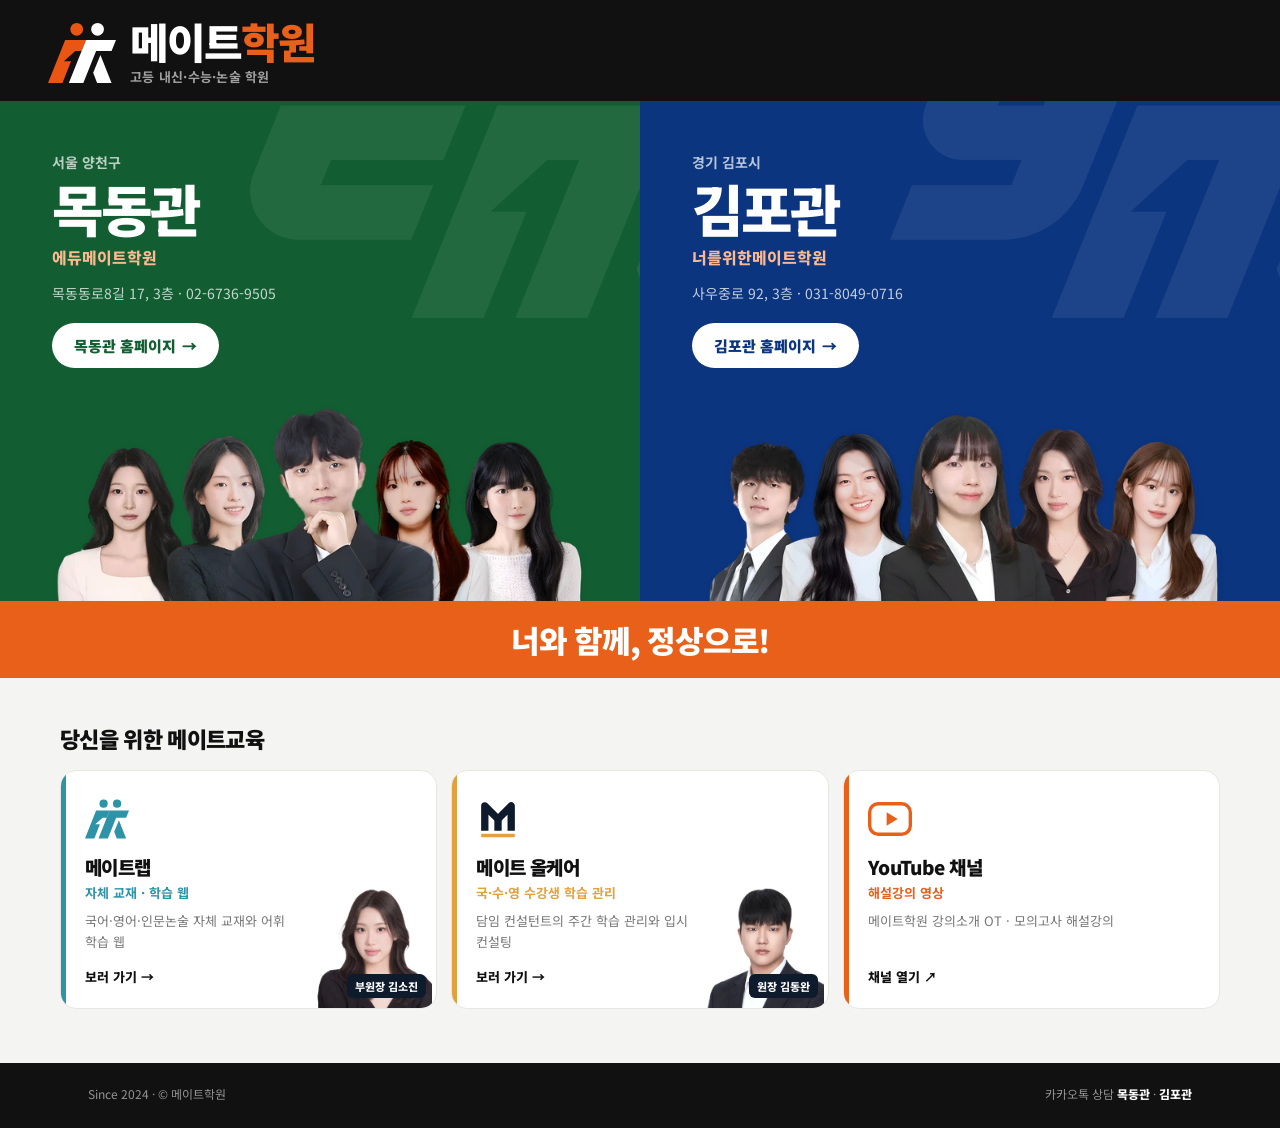
==== index.html @ 3cdb8db3 "메인: 머리띠 글자 원래 크기로, 로고만 키워 윗끝=메이트학원 윗끝·아래끝=부제 아래끝 맞춤 / 부제 '고등 내신·수능·논술 학원'(og:title 포함) / 주황 띠·슬로건 60" ====
<!DOCTYPE html>
<html lang="ko">
<head>
<meta charset="UTF-8"/>
<meta name="viewport" content="width=device-width,initial-scale=1,viewport-fit=cover"/>
<title>메이트학원</title>
<link rel="icon" href="img/favicon/mate-32.png" sizes="32x32" type="image/png"/>
<link rel="icon" href="img/favicon/mate.svg" type="image/svg+xml"/>
<link rel="apple-touch-icon" href="img/favicon/mate-180.png"/>
<meta property="og:type" content="website"/>
<meta property="og:site_name" content="메이트학원"/>
<meta property="og:url" content="https://mate4u.netlify.app/"/>
<meta property="og:title" content="메이트학원 | 고등 내신·수능·논술 학원"/>
<meta property="og:description" content="너와 함께, 정상으로! 목동관 · 김포관 · 메이트랩 · 메이트 올케어 · YouTube 채널"/>
<meta property="og:image" content="https://mate4u.netlify.app/img/og-main.jpg"/>
<meta property="og:image:width" content="1200"/>
<meta property="og:image:height" content="630"/>
<meta name="twitter:card" content="summary_large_image"/>
<meta name="description" content="메이트학원 — 목동 메이트 · 김포 메이트 · 메이트랩 · 메이트 올케어 · YouTube 채널"/>
<link rel="preconnect" href="https://fonts.googleapis.com"/>
<link rel="preconnect" href="https://fonts.gstatic.com" crossorigin/>
<link href="https://fonts.googleapis.com/css2?family=Noto+Sans+KR:wght@400;500;700;800;900&display=swap" rel="stylesheet"/>
<style>
*,*::before,*::after{box-sizing:border-box;margin:0;padding:0}a{color:inherit;text-decoration:none}img{display:block}
body{font-family:'Noto Sans KR',sans-serif;-webkit-font-smoothing:antialiased;word-break:keep-all;overflow-x:clip;background:#F4F4F2;color:#111}
.wrap{width:100%;max-width:1160px;margin:0 auto;padding:0 28px}
.brand{background:#111;color:#fff}
.brand .wrap{max-width:1240px;display:flex;align-items:center;justify-content:flex-start;gap:20px;padding-top:20px;padding-bottom:18px}
.brand .lg{display:flex;align-items:center;gap:14px}.brand .lg svg{height:60px;width:auto;flex:none;align-self:flex-start;margin-top:3px}
.brand h1{font-size:42px;font-weight:900;letter-spacing:-.05em;line-height:1}.brand h1 span{color:#E8601A}
.brand .eb{font-size:13px;line-height:1;font-weight:700;color:rgba(255,255,255,.6);margin-top:8px;letter-spacing:.02em}
.brand .r{text-align:right;font-size:13px;color:rgba(255,255,255,.55);line-height:1.8}.brand .r b{color:#fff}.brand .r a:hover{color:#FFB98F}
.split{display:grid;grid-template-columns:1fr 1fr}
.half{position:relative;overflow:hidden;color:#fff;background:var(--c);display:flex;flex-direction:column;padding:48px 0 0;transition:background .5s}
.half::before{content:'';position:absolute;right:-110px;top:-80px;width:500px;height:297px;background:var(--mk) center/contain no-repeat;opacity:.07;transition:transform .7s cubic-bezier(.2,.8,.2,1),opacity .5s}
.half::after{content:'';position:absolute;left:-90px;bottom:-60px;width:340px;height:202px;background:var(--mk) center/contain no-repeat;transform:scale(.6);opacity:0;transition:transform .7s cubic-bezier(.2,.8,.2,1),opacity .5s}
.half.mok{--mk:url(img/logo/bg-mokdong.webp)}.half.gim{--mk:url(img/logo/bg-gimpo.webp)}
.half:hover{background:var(--c2)}
.half:hover::before{transform:translate(-24px,18px) scale(1.08);opacity:.12}
.half:hover::after{transform:scale(1);opacity:.06}
.half .tx{padding:0 52px;position:relative;z-index:1}
.half small{font-size:14px;font-weight:700;opacity:.7}.half b{display:block;font-size:56px;font-weight:900;letter-spacing:-.05em;line-height:1.1;margin:4px 0 6px}
.half i{font-style:normal;font-size:16px;font-weight:800;color:#FFB98F}.half .inf{font-size:14px;opacity:.75;line-height:1.75;margin-top:12px}
.half .go{display:inline-flex;align-items:center;gap:6px;margin-top:18px;background:#fff;color:var(--c);font-weight:900;font-size:15px;padding:12px 22px;border-radius:99px;transition:background .3s,color .3s,padding .3s}
.half .go em{font-style:normal;display:inline-block;transition:transform .3s}
.half:hover .go{background:#E8601A;color:#fff;padding-right:28px}.half:hover .go em{transform:translateX(5px)}
.half .team{position:relative;z-index:1;margin-top:28px}
.half .team img{width:min(100%,560px);margin:0 auto;transform-origin:50% 100%;transition:transform .6s cubic-bezier(.2,.8,.2,1)}
.half:hover .team img{transform:scale(1.05)}
.slogan{background:#E8601A;color:#fff;text-align:center;font-size:clamp(18px,2.64vw,31px);font-weight:900;letter-spacing:-.04em;padding:16px 16px}
.more{padding:44px 0 10px}.more h3{font-size:22px;font-weight:900;letter-spacing:-.03em;margin-bottom:16px}
@media(max-width:900px){.brand h1{font-size:38px}.brand .lg svg{height:55.5px;margin-top:3.5px}.brand .r{display:none}.half .tx{padding:0 30px}.half b{font-size:44px}}
@media(max-width:720px){.wrap{padding:0 18px}
.brand .wrap{padding-top:24px;padding-bottom:22px;justify-content:center}.brand .lg{gap:12px}.brand .lg svg{height:50px;margin-top:3px}.brand h1{font-size:34px}.brand .eb{font-size:13px;margin-top:6px}
.half::before{right:-70px;top:-46px;width:290px;height:172px}
.split{grid-template-columns:1fr}.half{padding-top:26px}.half .tx{padding:0 22px}.half b{font-size:38px}.half .inf{margin-top:6px;font-size:13px}.half .go{margin-top:12px;padding:10px 18px;font-size:14px}.half .team{margin-top:16px}.half .team img{width:100%}
.slogan{font-size:18px;padding:12px 12px}.more{padding-top:30px}}
@media(prefers-reduced-motion:reduce){.half,.half *,.half::before,.half::after{transition:none!important}}

.exs{display:grid;grid-template-columns:repeat(3,1fr);gap:14px}
.ex{position:relative;display:flex;flex-direction:column;background:#fff;border-radius:16px;padding:26px 24px 22px;overflow:hidden;border:1px solid #E6E6E2;transition:transform .2s,box-shadow .2s}
.ex:hover{transform:translateY(-3px);box-shadow:0 12px 26px rgba(0,0,0,.07)}
.ex::after{content:'';position:absolute;left:0;top:0;bottom:0;width:5px;background:var(--c)}
.ex-ic{color:var(--c);width:44px;height:44px;margin-bottom:12px}.ex-ic svg{width:44px;height:44px}.ex.care .ex-ic{color:#0E1B2C}
.ex.care,.ex.lab{padding-right:132px}
.ex-who{position:absolute;right:0;bottom:0;width:128px;height:100%;pointer-events:none}
.ex-who img{position:absolute;right:4px;bottom:0;width:122px;transition:transform .3s;transform-origin:50% 100%}
.ex-who i{position:absolute;right:10px;bottom:10px;font-style:normal;font-size:11px;font-weight:800;color:#fff;background:#0E1B2C;padding:4px 8px;border-radius:6px;white-space:nowrap}
.ex:hover .ex-who img{transform:scale(1.05)}

.ex b{font-size:19px;font-weight:900;letter-spacing:-.03em}.ex em{font-style:normal;font-size:13px;font-weight:700;color:var(--c);margin-top:3px}.ex p{font-size:13px;color:#777;line-height:1.65;margin-top:8px;flex:1}.ex-go{margin-top:14px;font-size:13px;font-weight:800}
footer{margin-top:44px;background:#111;color:rgba(255,255,255,.55);padding:22px 0 26px;font-size:12px}footer .wrap{display:flex;justify-content:space-between;flex-wrap:wrap;gap:8px}footer a{color:#fff;font-weight:800}
@media(max-width:720px){.exs{grid-template-columns:1fr}.ex{display:grid;grid-template-columns:auto 1fr;column-gap:14px;padding:18px 18px 18px 22px}.ex-ic{grid-row:1/5;margin:0}.ex.care,.ex.lab{padding-right:112px}.ex-who{width:108px}.ex-who img{width:104px}}
</style>
</head>
<body>
<header class="brand"><div class="wrap"><div class="lg"><svg viewBox="0 0 2000 1765" aria-hidden="true"><circle cx="845" cy="187" r="187" fill="#EA5514"/><circle cx="1458" cy="187" r="187" fill="#fff"/><path d="M506 498H1120L989 820H801L466 1125H678L425 1765H0Z" fill="#EA5514"/><path d="M1120 498H2000L1870 820H1415L1039 1765H613L989 820Z" fill="#fff"/><path d="M1542 940L1870 1765H1445L1329 1465Z" fill="#fff"/></svg><div><h1>메이트<span>학원</span></h1><div class="eb">고등 내신·수능·논술 학원</div></div></div></div></header>
<main><div class="split"><a class="half mok" href="mokdong.html" style="--c:#125E32;--c2:#17703D"><div class="tx"><small>서울 양천구</small><b>목동관</b><i>에듀메이트학원</i><div class="inf">목동동로8길 17, 3층 · 02-6736-9505</div><span class="go">목동관 홈페이지 <em>→</em></span></div><div class="team"><img src="img/main/team-mokdong-1400.webp" srcset="img/main/team-mokdong-700.webp 700w, img/main/team-mokdong-1400.webp 1400w" sizes="(max-width:720px) 100vw, 560px" alt="목동관 선생님들"/></div></a><a class="half gim" href="gimpo.html" style="--c:#0C357F;--c2:#11449E"><div class="tx"><small>경기 김포시</small><b>김포관</b><i>너를위한메이트학원</i><div class="inf">사우중로 92, 3층 · 031-8049-0716</div><span class="go">김포관 홈페이지 <em>→</em></span></div><div class="team"><img src="img/main/team-gimpo-1400.webp" srcset="img/main/team-gimpo-700.webp 700w, img/main/team-gimpo-1400.webp 1400w" sizes="(max-width:720px) 100vw, 560px" alt="김포관 선생님들"/></div></a></div>
<div class="slogan">너와 함께, 정상으로!</div>
<div class="wrap more"><h3>당신을 위한 메이트교육</h3><div class="exs"><a class="ex lab" href="matelab.html" style="--c:#2E93A6"><span class="ex-ic"><svg viewBox="0 0 2000 1765" aria-hidden="true" fill="currentColor"><circle cx="845" cy="187" r="187"/><circle cx="1458" cy="187" r="187"/><path d="M506 498H1120L989 820H801L466 1125H678L425 1765H0Z"/><path d="M1120 498H2000L1870 820H1415L1039 1765H613L989 820Z"/><path d="M1542 940L1870 1765H1445L1329 1465Z"/></svg></span><b>메이트랩</b><em>자체 교재 · 학습 웹</em><p>국어·영어·인문논술 자체 교재와 어휘 학습 웹</p><span class="ex-go">보러 가기 →</span><span class="ex-who"><img src="img/main/kim-sojin-card.webp" alt=""/><i>부원장 김소진</i></span></a><a class="ex care" href="allcare.html" style="--c:#E2A03F"><span class="ex-ic"><svg viewBox="0 0 120 120" aria-hidden="true"><path d="M24 92 V24 L60 60 L96 24 V92" fill="none" stroke="currentColor" stroke-width="20" stroke-linejoin="round"/><path d="M60 60 V92" fill="none" stroke="currentColor" stroke-width="20"/><rect x="14" y="100" width="92" height="10" rx="3" fill="#E2A03F"/></svg></span><b>메이트 올케어</b><em>국·수·영 수강생 학습 관리</em><p>담임 컨설턴트의 주간 학습 관리와 입시 컨설팅</p><span class="ex-go">보러 가기 →</span><span class="ex-who"><img src="img/main/kim-dongwan-card.webp" alt=""/><i>원장 김동완</i></span></a><a class="ex yt" href="https://www.youtube.com/@onmate-study" target="_blank" rel="noopener" style="--c:#E8601A"><span class="ex-ic"><svg viewBox="0 0 52 52" aria-hidden="true"><rect x="2" y="8" width="48" height="36" rx="10" fill="none" stroke="currentColor" stroke-width="4"/><path d="M22 18 L35 26 L22 34 Z" fill="currentColor"/></svg></span><b>YouTube 채널</b><em>해설강의 영상</em><p>메이트학원 강의소개 OT · 모의고사 해설강의</p><span class="ex-go">채널 열기 ↗</span></a></div></div></main>
<footer><div class="wrap"><span>Since 2024 · © 메이트학원</span><span>카카오톡 상담 <a href="http://pf.kakao.com/_AALWX/chat" target="_blank" rel="noopener">목동관</a> · <a href="http://pf.kakao.com/_xfAZaX/chat" target="_blank" rel="noopener">김포관</a></span></div></footer>
</body>
</html>
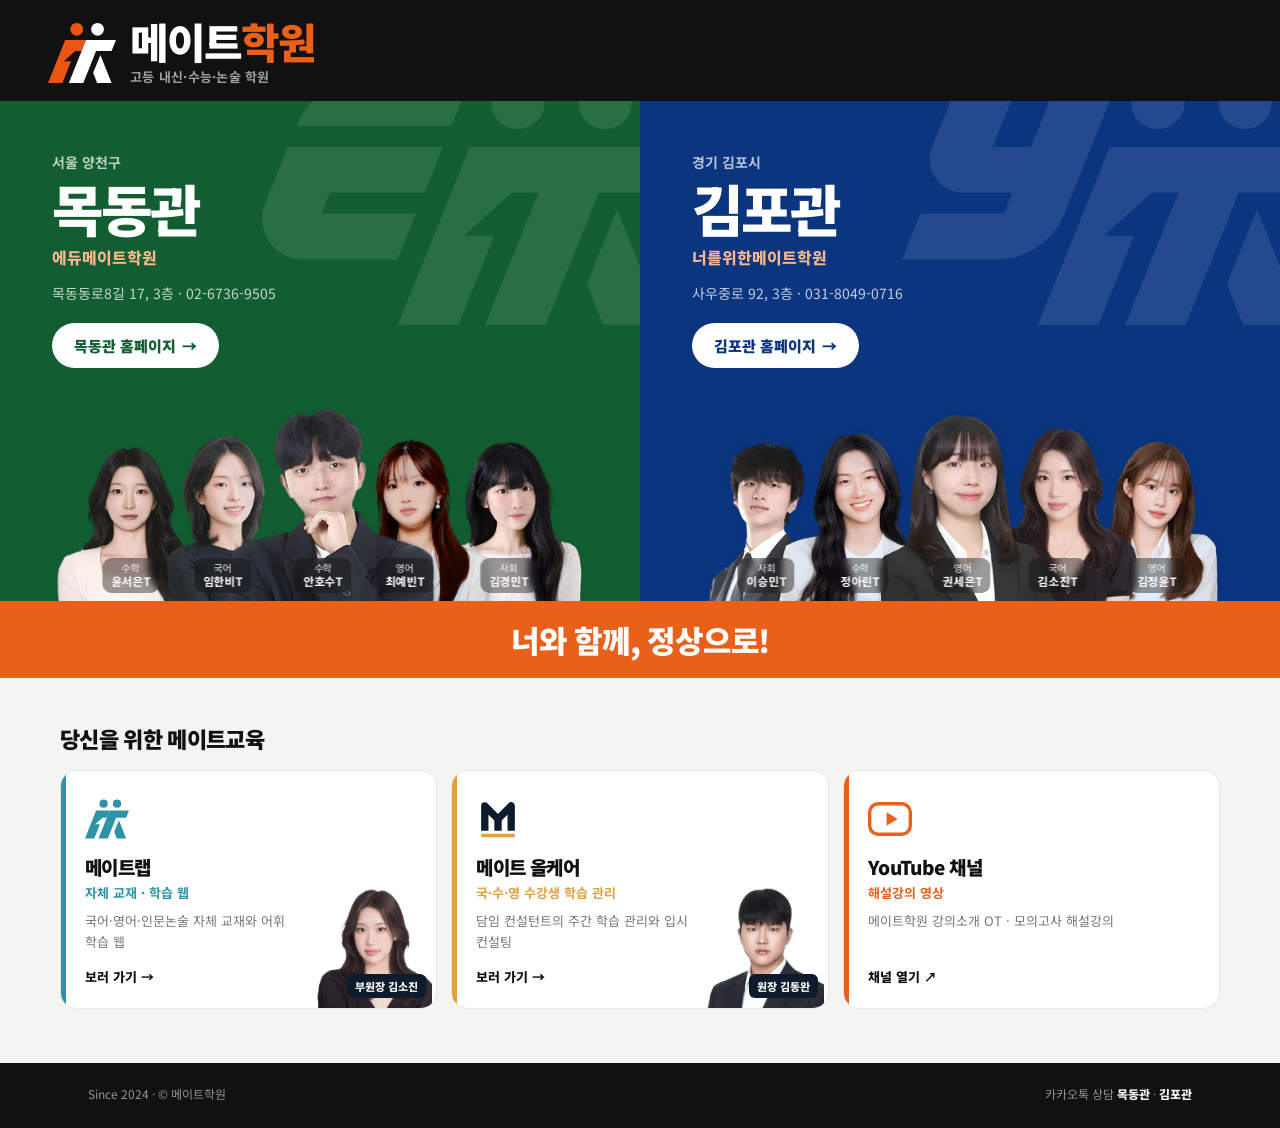
==== commit ae776577: "메인: 관 로고 장식을 80% 보이게(420px, 10%·마우스 15%, PNG로 교체) / 단체 사진 각 선생님 아래 '과목 + 이름T' 이름표(두 줄, 반투명) 시험 적용 [s" ====
--- a/index.html
+++ b/index.html
@@ -32,11 +32,11 @@
 .brand .r{text-align:right;font-size:13px;color:rgba(255,255,255,.55);line-height:1.8}.brand .r b{color:#fff}.brand .r a:hover{color:#FFB98F}
 .split{display:grid;grid-template-columns:1fr 1fr}
 .half{position:relative;overflow:hidden;color:#fff;background:var(--c);display:flex;flex-direction:column;padding:48px 0 0;transition:background .5s}
-.half::before{content:'';position:absolute;right:-110px;top:-80px;width:500px;height:297px;background:var(--mk) center/contain no-repeat;opacity:.07;transition:transform .7s cubic-bezier(.2,.8,.2,1),opacity .5s}
+.half::before{content:'';position:absolute;right:-42px;top:-25px;width:420px;height:249px;background:var(--mk) center/contain no-repeat;opacity:.1;transition:transform .7s cubic-bezier(.2,.8,.2,1),opacity .5s}
 .half::after{content:'';position:absolute;left:-90px;bottom:-60px;width:340px;height:202px;background:var(--mk) center/contain no-repeat;transform:scale(.6);opacity:0;transition:transform .7s cubic-bezier(.2,.8,.2,1),opacity .5s}
-.half.mok{--mk:url(img/logo/bg-mokdong.webp)}.half.gim{--mk:url(img/logo/bg-gimpo.webp)}
+.half.mok{--mk:url(img/logo/bg-mokdong.png)}.half.gim{--mk:url(img/logo/bg-gimpo.png)}
 .half:hover{background:var(--c2)}
-.half:hover::before{transform:translate(-24px,18px) scale(1.08);opacity:.12}
+.half:hover::before{transform:translate(-16px,12px) scale(1.06);opacity:.15}
 .half:hover::after{transform:scale(1);opacity:.06}
 .half .tx{padding:0 52px;position:relative;z-index:1}
 .half small{font-size:14px;font-weight:700;opacity:.7}.half b{display:block;font-size:56px;font-weight:900;letter-spacing:-.05em;line-height:1.1;margin:4px 0 6px}
@@ -45,15 +45,16 @@
 .half .go em{font-style:normal;display:inline-block;transition:transform .3s}
 .half:hover .go{background:#E8601A;color:#fff;padding-right:28px}.half:hover .go em{transform:translateX(5px)}
 .half .team{position:relative;z-index:1;margin-top:28px}
-.half .team img{width:min(100%,560px);margin:0 auto;transform-origin:50% 100%;transition:transform .6s cubic-bezier(.2,.8,.2,1)}
-.half:hover .team img{transform:scale(1.05)}
+.half .team .tw{position:relative;width:min(100%,560px);margin:0 auto;transform-origin:50% 100%;transition:transform .6s cubic-bezier(.2,.8,.2,1)}.half .team img{width:100%}
+.half:hover .team .tw{transform:scale(1.05)}
+.half .nm{position:absolute;bottom:4%;transform:translateX(-50%);white-space:nowrap;text-align:center;font-size:11.5px;font-weight:700;letter-spacing:-.02em;color:#fff;background:rgba(17,17,17,.42);-webkit-backdrop-filter:blur(3px);backdrop-filter:blur(3px);padding:3px 9px 4px;border-radius:9px;line-height:1.3}.half .nm em{display:block;font-style:normal;font-weight:500;font-size:10px;opacity:.75}
 .slogan{background:#E8601A;color:#fff;text-align:center;font-size:clamp(18px,2.64vw,31px);font-weight:900;letter-spacing:-.04em;padding:16px 16px}
 .more{padding:44px 0 10px}.more h3{font-size:22px;font-weight:900;letter-spacing:-.03em;margin-bottom:16px}
 @media(max-width:900px){.brand h1{font-size:38px}.brand .lg svg{height:55.5px;margin-top:3.5px}.brand .r{display:none}.half .tx{padding:0 30px}.half b{font-size:44px}}
 @media(max-width:720px){.wrap{padding:0 18px}
 .brand .wrap{padding-top:24px;padding-bottom:22px;justify-content:center}.brand .lg{gap:12px}.brand .lg svg{height:50px;margin-top:3px}.brand h1{font-size:34px}.brand .eb{font-size:13px;margin-top:6px}
-.half::before{right:-70px;top:-46px;width:290px;height:172px}
-.split{grid-template-columns:1fr}.half{padding-top:26px}.half .tx{padding:0 22px}.half b{font-size:38px}.half .inf{margin-top:6px;font-size:13px}.half .go{margin-top:12px;padding:10px 18px;font-size:14px}.half .team{margin-top:16px}.half .team img{width:100%}
+.half::before{right:-26px;top:-15px;width:260px;height:154px}
+.split{grid-template-columns:1fr}.half{padding-top:26px}.half .tx{padding:0 22px}.half b{font-size:38px}.half .inf{margin-top:6px;font-size:13px}.half .go{margin-top:12px;padding:10px 18px;font-size:14px}.half .team{margin-top:16px}.half .team .tw{width:100%}.half .nm{font-size:10.5px;padding:2px 7px 3px}.half .nm em{font-size:9px}
 .slogan{font-size:18px;padding:12px 12px}.more{padding-top:30px}}
 @media(prefers-reduced-motion:reduce){.half,.half *,.half::before,.half::after{transition:none!important}}
 
@@ -75,7 +76,7 @@
 </head>
 <body>
 <header class="brand"><div class="wrap"><div class="lg"><svg viewBox="0 0 2000 1765" aria-hidden="true"><circle cx="845" cy="187" r="187" fill="#EA5514"/><circle cx="1458" cy="187" r="187" fill="#fff"/><path d="M506 498H1120L989 820H801L466 1125H678L425 1765H0Z" fill="#EA5514"/><path d="M1120 498H2000L1870 820H1415L1039 1765H613L989 820Z" fill="#fff"/><path d="M1542 940L1870 1765H1445L1329 1465Z" fill="#fff"/></svg><div><h1>메이트<span>학원</span></h1><div class="eb">고등 내신·수능·논술 학원</div></div></div></div></header>
-<main><div class="split"><a class="half mok" href="mokdong.html" style="--c:#125E32;--c2:#17703D"><div class="tx"><small>서울 양천구</small><b>목동관</b><i>에듀메이트학원</i><div class="inf">목동동로8길 17, 3층 · 02-6736-9505</div><span class="go">목동관 홈페이지 <em>→</em></span></div><div class="team"><img src="img/main/team-mokdong-1400.webp" srcset="img/main/team-mokdong-700.webp 700w, img/main/team-mokdong-1400.webp 1400w" sizes="(max-width:720px) 100vw, 560px" alt="목동관 선생님들"/></div></a><a class="half gim" href="gimpo.html" style="--c:#0C357F;--c2:#11449E"><div class="tx"><small>경기 김포시</small><b>김포관</b><i>너를위한메이트학원</i><div class="inf">사우중로 92, 3층 · 031-8049-0716</div><span class="go">김포관 홈페이지 <em>→</em></span></div><div class="team"><img src="img/main/team-gimpo-1400.webp" srcset="img/main/team-gimpo-700.webp 700w, img/main/team-gimpo-1400.webp 1400w" sizes="(max-width:720px) 100vw, 560px" alt="김포관 선생님들"/></div></a></div>
+<main><div class="split"><a class="half mok" href="mokdong.html" style="--c:#125E32;--c2:#17703D"><div class="tx"><small>서울 양천구</small><b>목동관</b><i>에듀메이트학원</i><div class="inf">목동동로8길 17, 3층 · 02-6736-9505</div><span class="go">목동관 홈페이지 <em>→</em></span></div><div class="team"><div class="tw"><img src="img/main/team-mokdong-1400.webp" srcset="img/main/team-mokdong-700.webp 700w, img/main/team-mokdong-1400.webp 1400w" sizes="(max-width:720px) 100vw, 560px" alt="목동관 선생님들"/><span class="nm" style="left:16.2%"><em>수학</em>윤서은T</span><span class="nm" style="left:32.6%"><em>국어</em>임한비T</span><span class="nm" style="left:50.5%"><em>수학</em>안호수T</span><span class="nm" style="left:65.1%"><em>영어</em>최예빈T</span><span class="nm" style="left:83.7%"><em>사회</em>김경민T</span></div></div></a><a class="half gim" href="gimpo.html" style="--c:#0C357F;--c2:#11449E"><div class="tx"><small>경기 김포시</small><b>김포관</b><i>너를위한메이트학원</i><div class="inf">사우중로 92, 3층 · 031-8049-0716</div><span class="go">김포관 홈페이지 <em>→</em></span></div><div class="team"><div class="tw"><img src="img/main/team-gimpo-1400.webp" srcset="img/main/team-gimpo-700.webp 700w, img/main/team-gimpo-1400.webp 1400w" sizes="(max-width:720px) 100vw, 560px" alt="김포관 선생님들"/><span class="nm" style="left:15.4%"><em>사회</em>이승민T</span><span class="nm" style="left:32.1%"><em>수학</em>정아린T</span><span class="nm" style="left:50.4%"><em>영어</em>권세은T</span><span class="nm" style="left:67.4%"><em>국어</em>김소진T</span><span class="nm" style="left:85.1%"><em>영어</em>김정윤T</span></div></div></a></div>
 <div class="slogan">너와 함께, 정상으로!</div>
 <div class="wrap more"><h3>당신을 위한 메이트교육</h3><div class="exs"><a class="ex lab" href="matelab.html" style="--c:#2E93A6"><span class="ex-ic"><svg viewBox="0 0 2000 1765" aria-hidden="true" fill="currentColor"><circle cx="845" cy="187" r="187"/><circle cx="1458" cy="187" r="187"/><path d="M506 498H1120L989 820H801L466 1125H678L425 1765H0Z"/><path d="M1120 498H2000L1870 820H1415L1039 1765H613L989 820Z"/><path d="M1542 940L1870 1765H1445L1329 1465Z"/></svg></span><b>메이트랩</b><em>자체 교재 · 학습 웹</em><p>국어·영어·인문논술 자체 교재와 어휘 학습 웹</p><span class="ex-go">보러 가기 →</span><span class="ex-who"><img src="img/main/kim-sojin-card.webp" alt=""/><i>부원장 김소진</i></span></a><a class="ex care" href="allcare.html" style="--c:#E2A03F"><span class="ex-ic"><svg viewBox="0 0 120 120" aria-hidden="true"><path d="M24 92 V24 L60 60 L96 24 V92" fill="none" stroke="currentColor" stroke-width="20" stroke-linejoin="round"/><path d="M60 60 V92" fill="none" stroke="currentColor" stroke-width="20"/><rect x="14" y="100" width="92" height="10" rx="3" fill="#E2A03F"/></svg></span><b>메이트 올케어</b><em>국·수·영 수강생 학습 관리</em><p>담임 컨설턴트의 주간 학습 관리와 입시 컨설팅</p><span class="ex-go">보러 가기 →</span><span class="ex-who"><img src="img/main/kim-dongwan-card.webp" alt=""/><i>원장 김동완</i></span></a><a class="ex yt" href="https://www.youtube.com/@onmate-study" target="_blank" rel="noopener" style="--c:#E8601A"><span class="ex-ic"><svg viewBox="0 0 52 52" aria-hidden="true"><rect x="2" y="8" width="48" height="36" rx="10" fill="none" stroke="currentColor" stroke-width="4"/><path d="M22 18 L35 26 L22 34 Z" fill="currentColor"/></svg></span><b>YouTube 채널</b><em>해설강의 영상</em><p>메이트학원 강의소개 OT · 모의고사 해설강의</p><span class="ex-go">채널 열기 ↗</span></a></div></div></main>
 <footer><div class="wrap"><span>Since 2024 · © 메이트학원</span><span>카카오톡 상담 <a href="http://pf.kakao.com/_AALWX/chat" target="_blank" rel="noopener">목동관</a> · <a href="http://pf.kakao.com/_xfAZaX/chat" target="_blank" rel="noopener">김포관</a></span></div></footer>
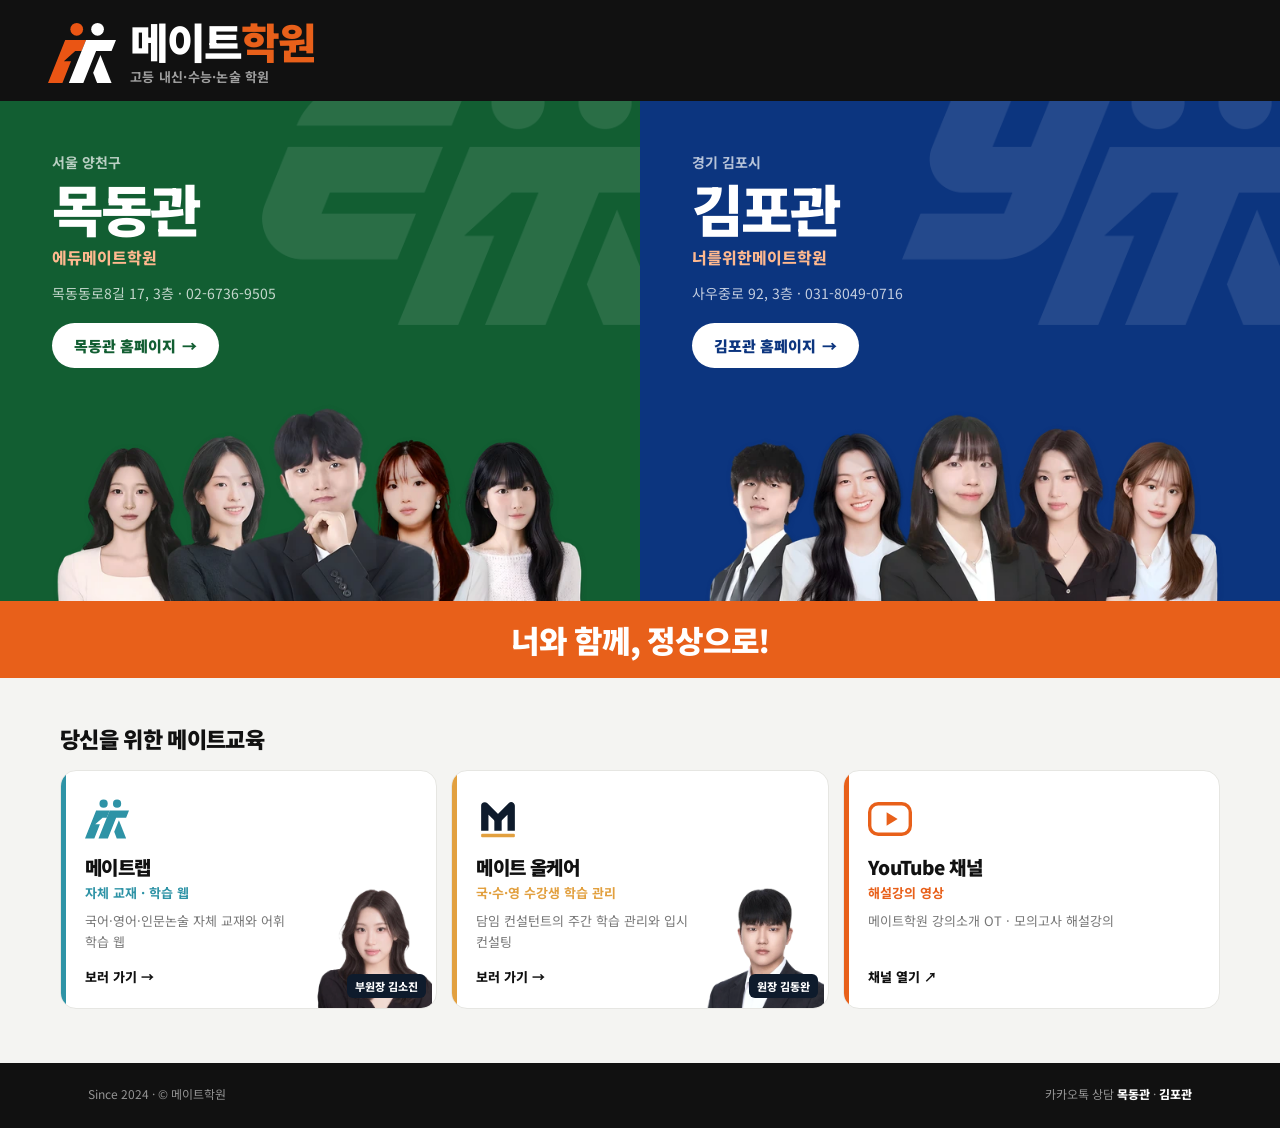
==== commit 4ecf30e3: "메인: 마우스 올릴 때 왼쪽 아래 튀어나오던 로고 제거, 단체 사진 이름표 제거 [skip netlify] Co-Authored-By: Claude Opus 5.5 <noreply" ====
--- a/index.html
+++ b/index.html
@@ -33,11 +33,10 @@
 .split{display:grid;grid-template-columns:1fr 1fr}
 .half{position:relative;overflow:hidden;color:#fff;background:var(--c);display:flex;flex-direction:column;padding:48px 0 0;transition:background .5s}
 .half::before{content:'';position:absolute;right:-42px;top:-25px;width:420px;height:249px;background:var(--mk) center/contain no-repeat;opacity:.1;transition:transform .7s cubic-bezier(.2,.8,.2,1),opacity .5s}
-.half::after{content:'';position:absolute;left:-90px;bottom:-60px;width:340px;height:202px;background:var(--mk) center/contain no-repeat;transform:scale(.6);opacity:0;transition:transform .7s cubic-bezier(.2,.8,.2,1),opacity .5s}
 .half.mok{--mk:url(img/logo/bg-mokdong.png)}.half.gim{--mk:url(img/logo/bg-gimpo.png)}
 .half:hover{background:var(--c2)}
 .half:hover::before{transform:translate(-16px,12px) scale(1.06);opacity:.15}
-.half:hover::after{transform:scale(1);opacity:.06}
+
 .half .tx{padding:0 52px;position:relative;z-index:1}
 .half small{font-size:14px;font-weight:700;opacity:.7}.half b{display:block;font-size:56px;font-weight:900;letter-spacing:-.05em;line-height:1.1;margin:4px 0 6px}
 .half i{font-style:normal;font-size:16px;font-weight:800;color:#FFB98F}.half .inf{font-size:14px;opacity:.75;line-height:1.75;margin-top:12px}
@@ -47,16 +46,16 @@
 .half .team{position:relative;z-index:1;margin-top:28px}
 .half .team .tw{position:relative;width:min(100%,560px);margin:0 auto;transform-origin:50% 100%;transition:transform .6s cubic-bezier(.2,.8,.2,1)}.half .team img{width:100%}
 .half:hover .team .tw{transform:scale(1.05)}
-.half .nm{position:absolute;bottom:4%;transform:translateX(-50%);white-space:nowrap;text-align:center;font-size:11.5px;font-weight:700;letter-spacing:-.02em;color:#fff;background:rgba(17,17,17,.42);-webkit-backdrop-filter:blur(3px);backdrop-filter:blur(3px);padding:3px 9px 4px;border-radius:9px;line-height:1.3}.half .nm em{display:block;font-style:normal;font-weight:500;font-size:10px;opacity:.75}
+
 .slogan{background:#E8601A;color:#fff;text-align:center;font-size:clamp(18px,2.64vw,31px);font-weight:900;letter-spacing:-.04em;padding:16px 16px}
 .more{padding:44px 0 10px}.more h3{font-size:22px;font-weight:900;letter-spacing:-.03em;margin-bottom:16px}
 @media(max-width:900px){.brand h1{font-size:38px}.brand .lg svg{height:55.5px;margin-top:3.5px}.brand .r{display:none}.half .tx{padding:0 30px}.half b{font-size:44px}}
 @media(max-width:720px){.wrap{padding:0 18px}
 .brand .wrap{padding-top:24px;padding-bottom:22px;justify-content:center}.brand .lg{gap:12px}.brand .lg svg{height:50px;margin-top:3px}.brand h1{font-size:34px}.brand .eb{font-size:13px;margin-top:6px}
 .half::before{right:-26px;top:-15px;width:260px;height:154px}
-.split{grid-template-columns:1fr}.half{padding-top:26px}.half .tx{padding:0 22px}.half b{font-size:38px}.half .inf{margin-top:6px;font-size:13px}.half .go{margin-top:12px;padding:10px 18px;font-size:14px}.half .team{margin-top:16px}.half .team .tw{width:100%}.half .nm{font-size:10.5px;padding:2px 7px 3px}.half .nm em{font-size:9px}
+.split{grid-template-columns:1fr}.half{padding-top:26px}.half .tx{padding:0 22px}.half b{font-size:38px}.half .inf{margin-top:6px;font-size:13px}.half .go{margin-top:12px;padding:10px 18px;font-size:14px}.half .team{margin-top:16px}.half .team .tw{width:100%}
 .slogan{font-size:18px;padding:12px 12px}.more{padding-top:30px}}
-@media(prefers-reduced-motion:reduce){.half,.half *,.half::before,.half::after{transition:none!important}}
+@media(prefers-reduced-motion:reduce){.half,.half *,.half::before{transition:none!important}}
 
 .exs{display:grid;grid-template-columns:repeat(3,1fr);gap:14px}
 .ex{position:relative;display:flex;flex-direction:column;background:#fff;border-radius:16px;padding:26px 24px 22px;overflow:hidden;border:1px solid #E6E6E2;transition:transform .2s,box-shadow .2s}
@@ -76,7 +75,7 @@
 </head>
 <body>
 <header class="brand"><div class="wrap"><div class="lg"><svg viewBox="0 0 2000 1765" aria-hidden="true"><circle cx="845" cy="187" r="187" fill="#EA5514"/><circle cx="1458" cy="187" r="187" fill="#fff"/><path d="M506 498H1120L989 820H801L466 1125H678L425 1765H0Z" fill="#EA5514"/><path d="M1120 498H2000L1870 820H1415L1039 1765H613L989 820Z" fill="#fff"/><path d="M1542 940L1870 1765H1445L1329 1465Z" fill="#fff"/></svg><div><h1>메이트<span>학원</span></h1><div class="eb">고등 내신·수능·논술 학원</div></div></div></div></header>
-<main><div class="split"><a class="half mok" href="mokdong.html" style="--c:#125E32;--c2:#17703D"><div class="tx"><small>서울 양천구</small><b>목동관</b><i>에듀메이트학원</i><div class="inf">목동동로8길 17, 3층 · 02-6736-9505</div><span class="go">목동관 홈페이지 <em>→</em></span></div><div class="team"><div class="tw"><img src="img/main/team-mokdong-1400.webp" srcset="img/main/team-mokdong-700.webp 700w, img/main/team-mokdong-1400.webp 1400w" sizes="(max-width:720px) 100vw, 560px" alt="목동관 선생님들"/><span class="nm" style="left:16.2%"><em>수학</em>윤서은T</span><span class="nm" style="left:32.6%"><em>국어</em>임한비T</span><span class="nm" style="left:50.5%"><em>수학</em>안호수T</span><span class="nm" style="left:65.1%"><em>영어</em>최예빈T</span><span class="nm" style="left:83.7%"><em>사회</em>김경민T</span></div></div></a><a class="half gim" href="gimpo.html" style="--c:#0C357F;--c2:#11449E"><div class="tx"><small>경기 김포시</small><b>김포관</b><i>너를위한메이트학원</i><div class="inf">사우중로 92, 3층 · 031-8049-0716</div><span class="go">김포관 홈페이지 <em>→</em></span></div><div class="team"><div class="tw"><img src="img/main/team-gimpo-1400.webp" srcset="img/main/team-gimpo-700.webp 700w, img/main/team-gimpo-1400.webp 1400w" sizes="(max-width:720px) 100vw, 560px" alt="김포관 선생님들"/><span class="nm" style="left:15.4%"><em>사회</em>이승민T</span><span class="nm" style="left:32.1%"><em>수학</em>정아린T</span><span class="nm" style="left:50.4%"><em>영어</em>권세은T</span><span class="nm" style="left:67.4%"><em>국어</em>김소진T</span><span class="nm" style="left:85.1%"><em>영어</em>김정윤T</span></div></div></a></div>
+<main><div class="split"><a class="half mok" href="mokdong.html" style="--c:#125E32;--c2:#17703D"><div class="tx"><small>서울 양천구</small><b>목동관</b><i>에듀메이트학원</i><div class="inf">목동동로8길 17, 3층 · 02-6736-9505</div><span class="go">목동관 홈페이지 <em>→</em></span></div><div class="team"><div class="tw"><img src="img/main/team-mokdong-1400.webp" srcset="img/main/team-mokdong-700.webp 700w, img/main/team-mokdong-1400.webp 1400w" sizes="(max-width:720px) 100vw, 560px" alt="목동관 선생님들"/></div></div></a><a class="half gim" href="gimpo.html" style="--c:#0C357F;--c2:#11449E"><div class="tx"><small>경기 김포시</small><b>김포관</b><i>너를위한메이트학원</i><div class="inf">사우중로 92, 3층 · 031-8049-0716</div><span class="go">김포관 홈페이지 <em>→</em></span></div><div class="team"><div class="tw"><img src="img/main/team-gimpo-1400.webp" srcset="img/main/team-gimpo-700.webp 700w, img/main/team-gimpo-1400.webp 1400w" sizes="(max-width:720px) 100vw, 560px" alt="김포관 선생님들"/></div></div></a></div>
 <div class="slogan">너와 함께, 정상으로!</div>
 <div class="wrap more"><h3>당신을 위한 메이트교육</h3><div class="exs"><a class="ex lab" href="matelab.html" style="--c:#2E93A6"><span class="ex-ic"><svg viewBox="0 0 2000 1765" aria-hidden="true" fill="currentColor"><circle cx="845" cy="187" r="187"/><circle cx="1458" cy="187" r="187"/><path d="M506 498H1120L989 820H801L466 1125H678L425 1765H0Z"/><path d="M1120 498H2000L1870 820H1415L1039 1765H613L989 820Z"/><path d="M1542 940L1870 1765H1445L1329 1465Z"/></svg></span><b>메이트랩</b><em>자체 교재 · 학습 웹</em><p>국어·영어·인문논술 자체 교재와 어휘 학습 웹</p><span class="ex-go">보러 가기 →</span><span class="ex-who"><img src="img/main/kim-sojin-card.webp" alt=""/><i>부원장 김소진</i></span></a><a class="ex care" href="allcare.html" style="--c:#E2A03F"><span class="ex-ic"><svg viewBox="0 0 120 120" aria-hidden="true"><path d="M24 92 V24 L60 60 L96 24 V92" fill="none" stroke="currentColor" stroke-width="20" stroke-linejoin="round"/><path d="M60 60 V92" fill="none" stroke="currentColor" stroke-width="20"/><rect x="14" y="100" width="92" height="10" rx="3" fill="#E2A03F"/></svg></span><b>메이트 올케어</b><em>국·수·영 수강생 학습 관리</em><p>담임 컨설턴트의 주간 학습 관리와 입시 컨설팅</p><span class="ex-go">보러 가기 →</span><span class="ex-who"><img src="img/main/kim-dongwan-card.webp" alt=""/><i>원장 김동완</i></span></a><a class="ex yt" href="https://www.youtube.com/@onmate-study" target="_blank" rel="noopener" style="--c:#E8601A"><span class="ex-ic"><svg viewBox="0 0 52 52" aria-hidden="true"><rect x="2" y="8" width="48" height="36" rx="10" fill="none" stroke="currentColor" stroke-width="4"/><path d="M22 18 L35 26 L22 34 Z" fill="currentColor"/></svg></span><b>YouTube 채널</b><em>해설강의 영상</em><p>메이트학원 강의소개 OT · 모의고사 해설강의</p><span class="ex-go">채널 열기 ↗</span></a></div></div></main>
 <footer><div class="wrap"><span>Since 2024 · © 메이트학원</span><span>카카오톡 상담 <a href="http://pf.kakao.com/_AALWX/chat" target="_blank" rel="noopener">목동관</a> · <a href="http://pf.kakao.com/_xfAZaX/chat" target="_blank" rel="noopener">김포관</a></span></div></footer>
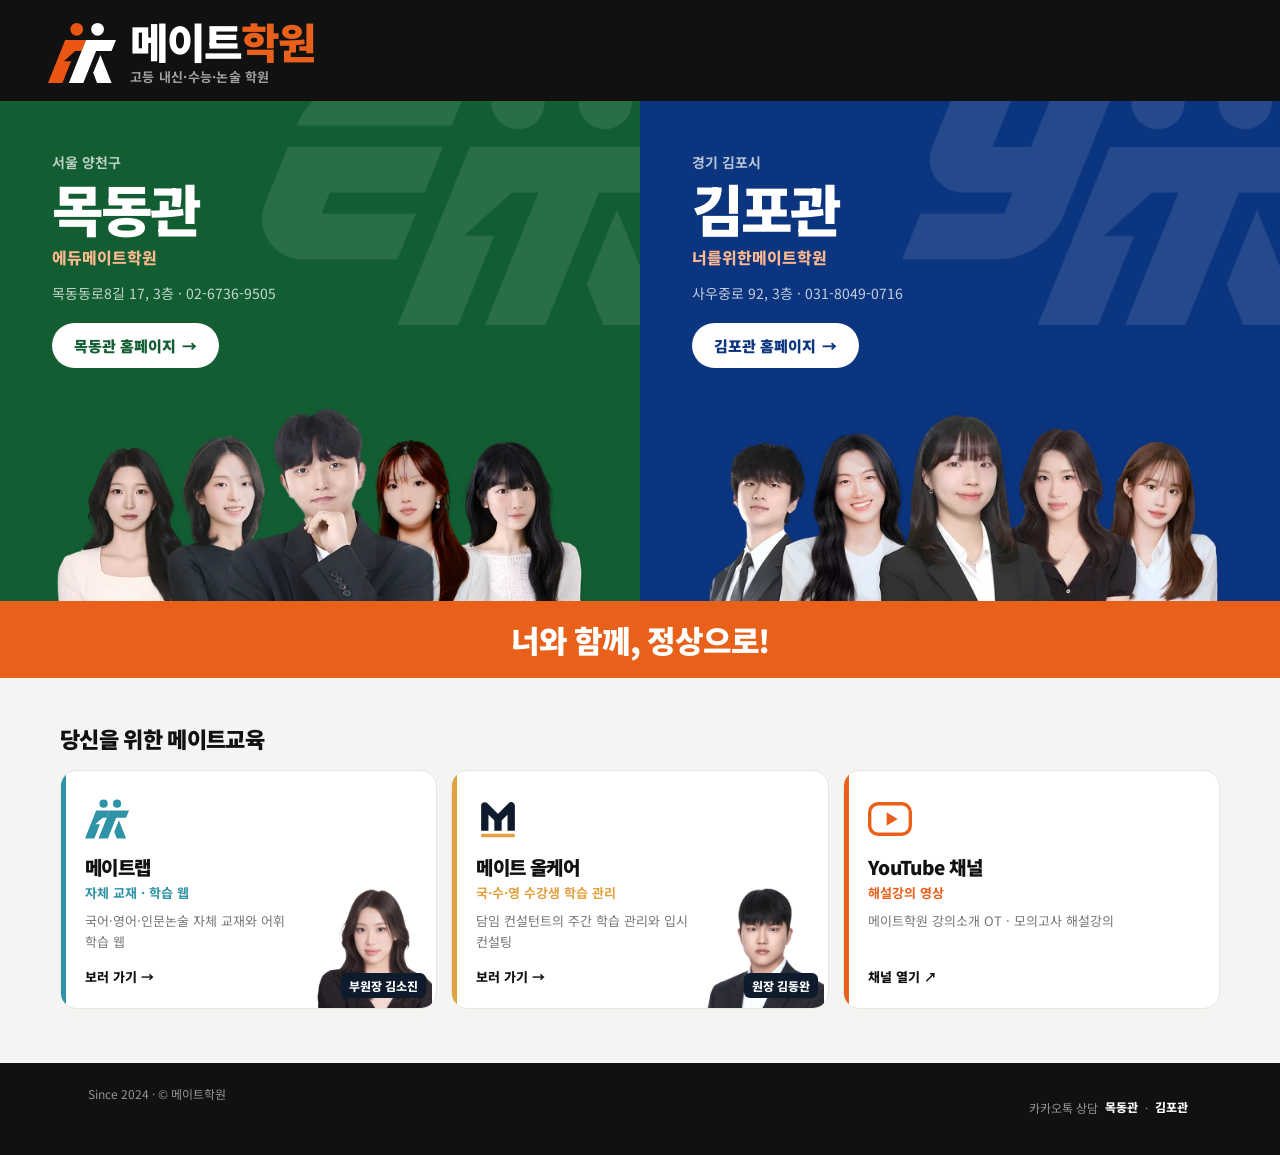
==== commit f2b8b09f: "메인·메이트랩·올케어 다듬기 — 메인 올케어 카드 '1기 모집 중 ~12.4' 배지, 올케어 12.4(금) 지나면 자동 마감 표시(신청 버튼·신청서 숨김, 상담 문의로), 누를 곳" ====
--- a/index.html
+++ b/index.html
@@ -12,14 +12,19 @@
 <meta property="og:url" content="https://mate4u.netlify.app/"/>
 <meta property="og:title" content="메이트학원 | 고등 내신·수능·논술 학원"/>
 <meta property="og:description" content="너와 함께, 정상으로! 목동관 · 김포관 · 메이트랩 · 메이트 올케어 · YouTube 채널"/>
-<meta property="og:image" content="https://mate4u.netlify.app/img/og-main.jpg"/>
+<meta property="og:image" content="https://mate4u.netlify.app/img/og-main.jpg?v=1116b"/>
 <meta property="og:image:width" content="1200"/>
 <meta property="og:image:height" content="630"/>
+<meta property="og:image:alt" content="메이트학원"/>
+<meta property="og:locale" content="ko_KR"/>
 <meta name="twitter:card" content="summary_large_image"/>
-<meta name="description" content="메이트학원 — 목동 메이트 · 김포 메이트 · 메이트랩 · 메이트 올케어 · YouTube 채널"/>
+<meta name="description" content="메이트학원 — 고등 내신·수능·논술 학원 · 목동관 · 김포관 · 메이트랩 · 메이트 올케어 · YouTube 채널"/>
 <link rel="preconnect" href="https://fonts.googleapis.com"/>
 <link rel="preconnect" href="https://fonts.gstatic.com" crossorigin/>
 <link href="https://fonts.googleapis.com/css2?family=Noto+Sans+KR:wght@400;500;700;800;900&display=swap" rel="stylesheet"/>
+<script>/* 올케어 1기 모집: 2026-12-04(금) 밤 12시(한국 시간)가 지나면 html.closed — 마감 표시로 바뀜 */
+try{if(Date.now()>new Date('2026-12-04T23:59:59+09:00').getTime())document.documentElement.classList.add('closed')}catch(e){}</script>
+<style>.closed .only-open{display:none!important}html:not(.closed) .only-closed{display:none!important}</style>
 <style>
 *,*::before,*::after{box-sizing:border-box;margin:0;padding:0}a{color:inherit;text-decoration:none}img{display:block}
 body{font-family:'Noto Sans KR',sans-serif;-webkit-font-smoothing:antialiased;word-break:keep-all;overflow-x:clip;background:#F4F4F2;color:#111}
@@ -72,12 +77,17 @@
 footer{margin-top:44px;background:#111;color:rgba(255,255,255,.55);padding:22px 0 26px;font-size:12px}footer .wrap{display:flex;justify-content:space-between;flex-wrap:wrap;gap:8px}footer a{color:#fff;font-weight:800}
 @media(max-width:720px){.exs{grid-template-columns:1fr}.ex{display:grid;grid-template-columns:auto 1fr;column-gap:14px;padding:18px 18px 18px 22px}.ex-ic{grid-row:1/5;margin:0}.ex.care,.ex.lab{padding-right:112px}.ex-who{width:108px}.ex-who img{width:104px}}
 </style>
+<style>/* 2026-11-22 다듬기: 누를 곳·작은 글씨·올케어 모집 배지 */
+footer a{display:inline-flex;align-items:center;min-height:44px;padding:0 4px}
+.ex-who i{font-size:12px}
+.ex-badge{display:inline-block;vertical-align:middle;margin-left:6px;font-size:12px;font-weight:800;letter-spacing:0;color:#fff;background:#E8601A;padding:3px 8px;border-radius:99px;position:relative;top:-2px}
+</style>
 </head>
 <body>
 <header class="brand"><div class="wrap"><div class="lg"><svg viewBox="0 0 2000 1765" aria-hidden="true"><circle cx="845" cy="187" r="187" fill="#EA5514"/><circle cx="1458" cy="187" r="187" fill="#fff"/><path d="M506 498H1120L989 820H801L466 1125H678L425 1765H0Z" fill="#EA5514"/><path d="M1120 498H2000L1870 820H1415L1039 1765H613L989 820Z" fill="#fff"/><path d="M1542 940L1870 1765H1445L1329 1465Z" fill="#fff"/></svg><div><h1>메이트<span>학원</span></h1><div class="eb">고등 내신·수능·논술 학원</div></div></div></div></header>
 <main><div class="split"><a class="half mok" href="mokdong.html" style="--c:#125E32;--c2:#17703D"><div class="tx"><small>서울 양천구</small><b>목동관</b><i>에듀메이트학원</i><div class="inf">목동동로8길 17, 3층 · 02-6736-9505</div><span class="go">목동관 홈페이지 <em>→</em></span></div><div class="team"><div class="tw"><img src="img/main/team-mokdong-1400.webp" srcset="img/main/team-mokdong-700.webp 700w, img/main/team-mokdong-1400.webp 1400w" sizes="(max-width:720px) 100vw, 560px" alt="목동관 선생님들"/></div></div></a><a class="half gim" href="gimpo.html" style="--c:#0C357F;--c2:#11449E"><div class="tx"><small>경기 김포시</small><b>김포관</b><i>너를위한메이트학원</i><div class="inf">사우중로 92, 3층 · 031-8049-0716</div><span class="go">김포관 홈페이지 <em>→</em></span></div><div class="team"><div class="tw"><img src="img/main/team-gimpo-1400.webp" srcset="img/main/team-gimpo-700.webp 700w, img/main/team-gimpo-1400.webp 1400w" sizes="(max-width:720px) 100vw, 560px" alt="김포관 선생님들"/></div></div></a></div>
 <div class="slogan">너와 함께, 정상으로!</div>
-<div class="wrap more"><h3>당신을 위한 메이트교육</h3><div class="exs"><a class="ex lab" href="matelab.html" style="--c:#2E93A6"><span class="ex-ic"><svg viewBox="0 0 2000 1765" aria-hidden="true" fill="currentColor"><circle cx="845" cy="187" r="187"/><circle cx="1458" cy="187" r="187"/><path d="M506 498H1120L989 820H801L466 1125H678L425 1765H0Z"/><path d="M1120 498H2000L1870 820H1415L1039 1765H613L989 820Z"/><path d="M1542 940L1870 1765H1445L1329 1465Z"/></svg></span><b>메이트랩</b><em>자체 교재 · 학습 웹</em><p>국어·영어·인문논술 자체 교재와 어휘 학습 웹</p><span class="ex-go">보러 가기 →</span><span class="ex-who"><img src="img/main/kim-sojin-card.webp" alt=""/><i>부원장 김소진</i></span></a><a class="ex care" href="allcare.html" style="--c:#E2A03F"><span class="ex-ic"><svg viewBox="0 0 120 120" aria-hidden="true"><path d="M24 92 V24 L60 60 L96 24 V92" fill="none" stroke="currentColor" stroke-width="20" stroke-linejoin="round"/><path d="M60 60 V92" fill="none" stroke="currentColor" stroke-width="20"/><rect x="14" y="100" width="92" height="10" rx="3" fill="#E2A03F"/></svg></span><b>메이트 올케어</b><em>국·수·영 수강생 학습 관리</em><p>담임 컨설턴트의 주간 학습 관리와 입시 컨설팅</p><span class="ex-go">보러 가기 →</span><span class="ex-who"><img src="img/main/kim-dongwan-card.webp" alt=""/><i>원장 김동완</i></span></a><a class="ex yt" href="https://www.youtube.com/@onmate-study" target="_blank" rel="noopener" style="--c:#E8601A"><span class="ex-ic"><svg viewBox="0 0 52 52" aria-hidden="true"><rect x="2" y="8" width="48" height="36" rx="10" fill="none" stroke="currentColor" stroke-width="4"/><path d="M22 18 L35 26 L22 34 Z" fill="currentColor"/></svg></span><b>YouTube 채널</b><em>해설강의 영상</em><p>메이트학원 강의소개 OT · 모의고사 해설강의</p><span class="ex-go">채널 열기 ↗</span></a></div></div></main>
+<div class="wrap more"><h3>당신을 위한 메이트교육</h3><div class="exs"><a class="ex lab" href="matelab.html" style="--c:#2E93A6"><span class="ex-ic"><svg viewBox="0 0 2000 1765" aria-hidden="true" fill="currentColor"><circle cx="845" cy="187" r="187"/><circle cx="1458" cy="187" r="187"/><path d="M506 498H1120L989 820H801L466 1125H678L425 1765H0Z"/><path d="M1120 498H2000L1870 820H1415L1039 1765H613L989 820Z"/><path d="M1542 940L1870 1765H1445L1329 1465Z"/></svg></span><b>메이트랩</b><em>자체 교재 · 학습 웹</em><p>국어·영어·인문논술 자체 교재와 어휘 학습 웹</p><span class="ex-go">보러 가기 →</span><span class="ex-who"><img src="img/main/kim-sojin-card.webp" alt=""/><i>부원장 김소진</i></span></a><a class="ex care" href="allcare.html" style="--c:#E2A03F"><span class="ex-ic"><svg viewBox="0 0 120 120" aria-hidden="true"><path d="M24 92 V24 L60 60 L96 24 V92" fill="none" stroke="currentColor" stroke-width="20" stroke-linejoin="round"/><path d="M60 60 V92" fill="none" stroke="currentColor" stroke-width="20"/><rect x="14" y="100" width="92" height="10" rx="3" fill="#E2A03F"/></svg></span><b>메이트 올케어 <span class="ex-badge only-open">1기 모집 중 ~12.4</span></b><em>국·수·영 수강생 학습 관리</em><p>담임 컨설턴트의 주간 학습 관리와 입시 컨설팅</p><span class="ex-go">보러 가기 →</span><span class="ex-who"><img src="img/main/kim-dongwan-card.webp" alt=""/><i>원장 김동완</i></span></a><a class="ex yt" href="https://www.youtube.com/@onmate-study" target="_blank" rel="noopener" style="--c:#E8601A"><span class="ex-ic"><svg viewBox="0 0 52 52" aria-hidden="true"><rect x="2" y="8" width="48" height="36" rx="10" fill="none" stroke="currentColor" stroke-width="4"/><path d="M22 18 L35 26 L22 34 Z" fill="currentColor"/></svg></span><b>YouTube 채널</b><em>해설강의 영상</em><p>메이트학원 강의소개 OT · 모의고사 해설강의</p><span class="ex-go">채널 열기 ↗</span></a></div></div></main>
 <footer><div class="wrap"><span>Since 2024 · © 메이트학원</span><span>카카오톡 상담 <a href="http://pf.kakao.com/_AALWX/chat" target="_blank" rel="noopener">목동관</a> · <a href="http://pf.kakao.com/_xfAZaX/chat" target="_blank" rel="noopener">김포관</a></span></div></footer>
 </body>
 </html>
